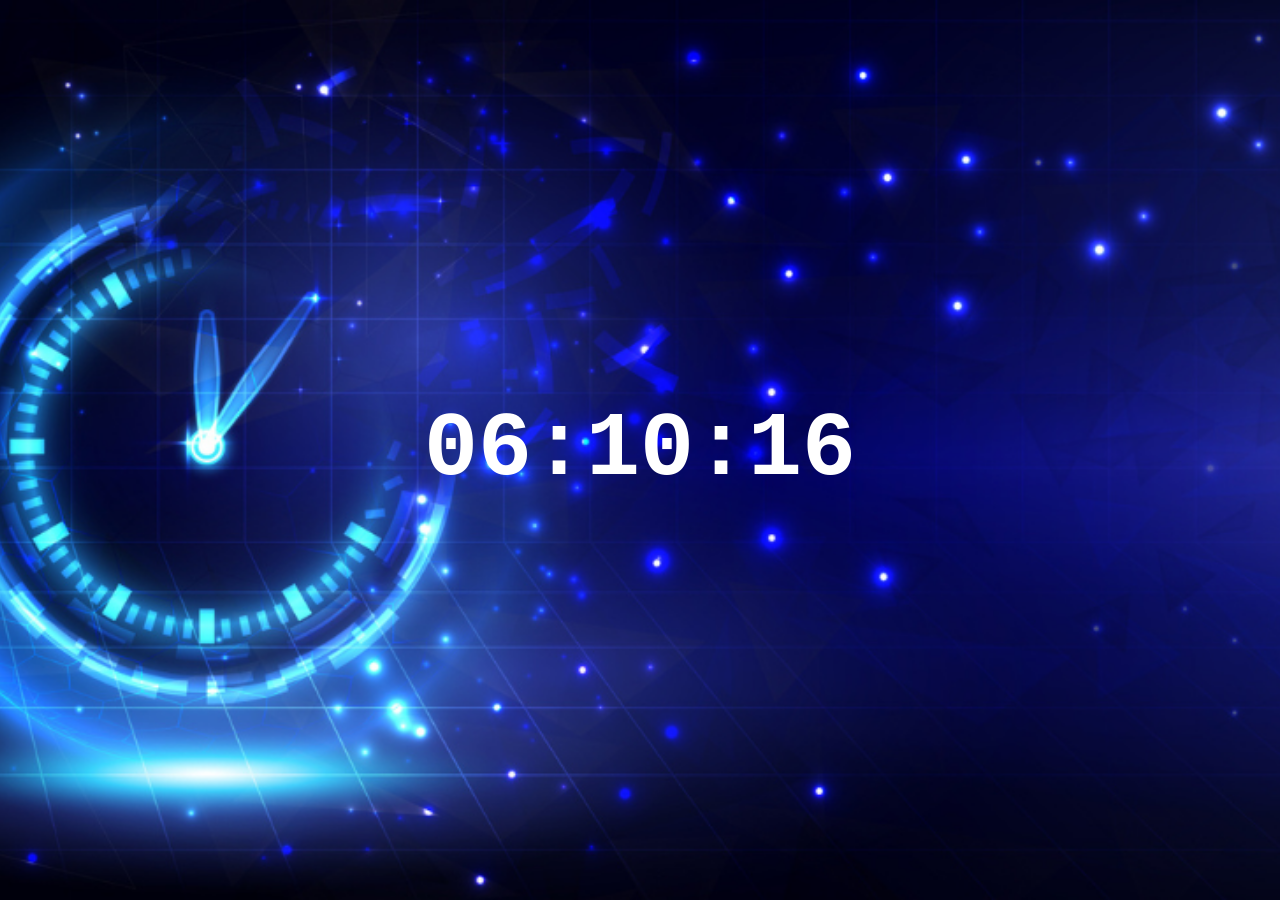
==== digital-clock/index.html @ acb7128c "Add digital clock project" ====
<!doctype html>
<html lang="en">
  <head>
    <meta charset="UTF-8" />
    <meta name="viewport" content="width=device-width, initial-scale=1.0" />
    <link rel="stylesheet" href="index.css" />
    <title>Digital Clock</title>
  </head>
  <body>
    <h1 id="clock-display"></h1>

    <script src="index.js"></script>
  </body>
</html>
---- digital-clock/index.css ----
body {
  margin: 0;
  display: flex;
  flex-direction: column;
  justify-content: center;
  align-items: center;
  height: 100vh;
  color: white;
  background: url(img/background.png) no-repeat center center / cover;
  font-family: "Courier New", "monospace";
}

h1 {
  font-size: 90px;
  margin: 0;
}
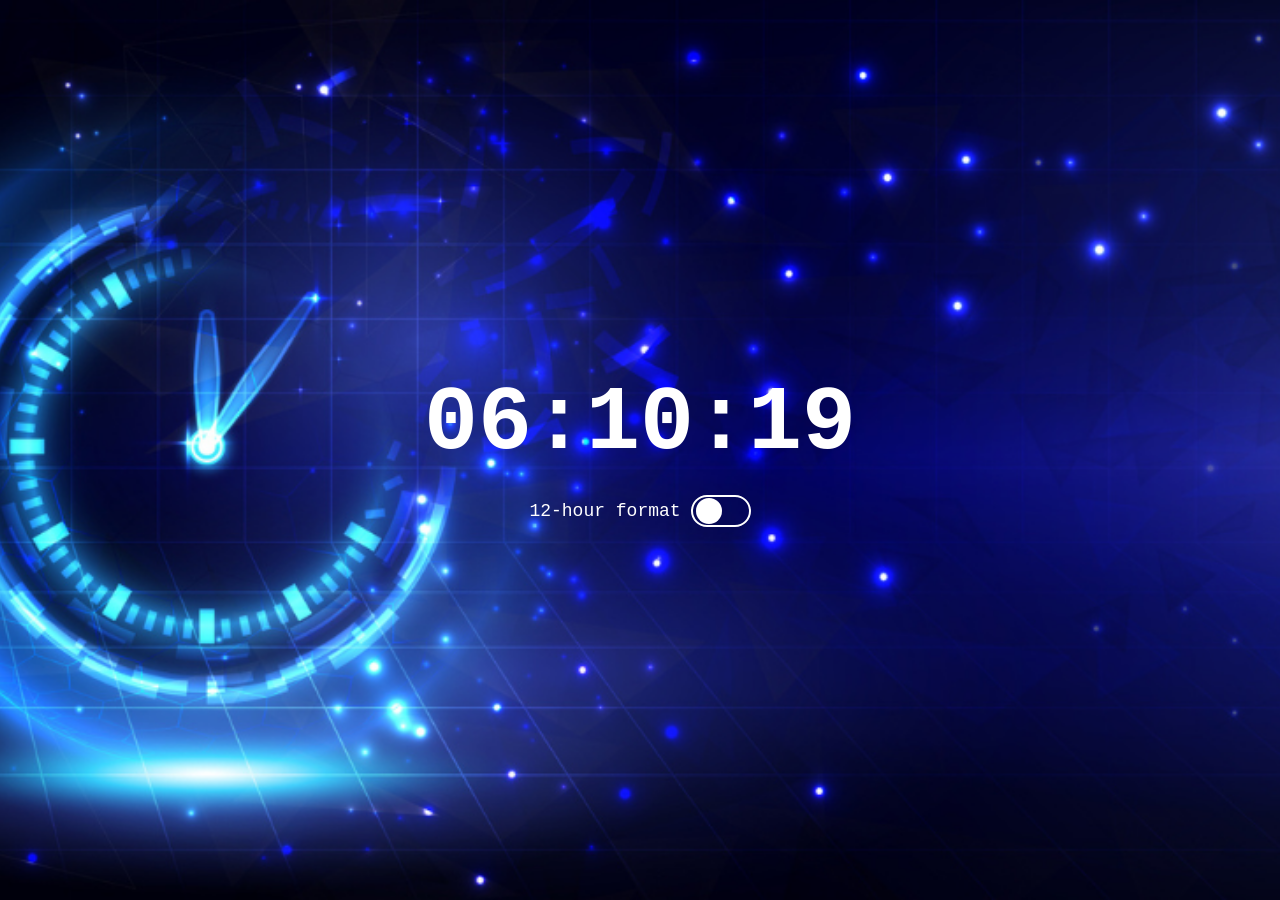
==== commit 3f7aaec7: "Add 12-hour format toggle" ====
--- a/digital-clock/index.html
+++ b/digital-clock/index.html
@@ -7,8 +7,16 @@
     <title>Digital Clock</title>
   </head>
   <body>
-    <h1 id="clock-display"></h1>
-
+    <div class="clock-container">
+      <h1 id="clock-display"></h1>
+      <label class="switch-container">
+        <span class="label-text">12-hour format</span>
+        <div class="switch">
+          <input type="checkbox" id="hour-format-switch" />
+          <span class="slider round"></span>
+        </div>
+      </label>
+    </div>
     <script src="index.js"></script>
   </body>
 </html>
--- a/digital-clock/index.css
+++ b/digital-clock/index.css
@@ -9,8 +9,63 @@
   background: url(img/background.png) no-repeat center center / cover;
   font-family: "Courier New", "monospace";
 }
-
+.clock-container {
+  display: flex;
+  flex-direction: column;
+  align-items: center;
+  gap: 20px;
+}
 h1 {
   font-size: 90px;
   margin: 0;
 }
+
+.switch-container {
+  display: flex;
+  align-items: center;
+  gap: 10px;
+  font-size: 18px;
+  cursor: pointer;
+}
+
+.switch {
+  position: relative;
+  width: 60px;
+  height: 32px;
+}
+
+.switch input {
+  opacity: 0;
+  width: 0;
+  height: 0;
+}
+
+.slider {
+  position: absolute;
+  inset: 0; /* shorthand for top left right bottom */
+  border: 2px solid white;
+  -webkit-transition: 0.4s;
+  transition: 0.4s;
+  border-radius: 34px;
+}
+
+.slider:before {
+  position: absolute;
+  content: "";
+  width: 26px;
+  height: 26px;
+  top: 1px;
+  left: 3px;
+  background-color: white;
+  -webkit-transition: 0.4s;
+  transition: 0.4s;
+  border-radius: 50%;
+}
+
+input:checked + .slider {
+  background-color: #64c2f8;
+}
+
+input:checked + .slider:before {
+  transform: translateX(25px);
+}
